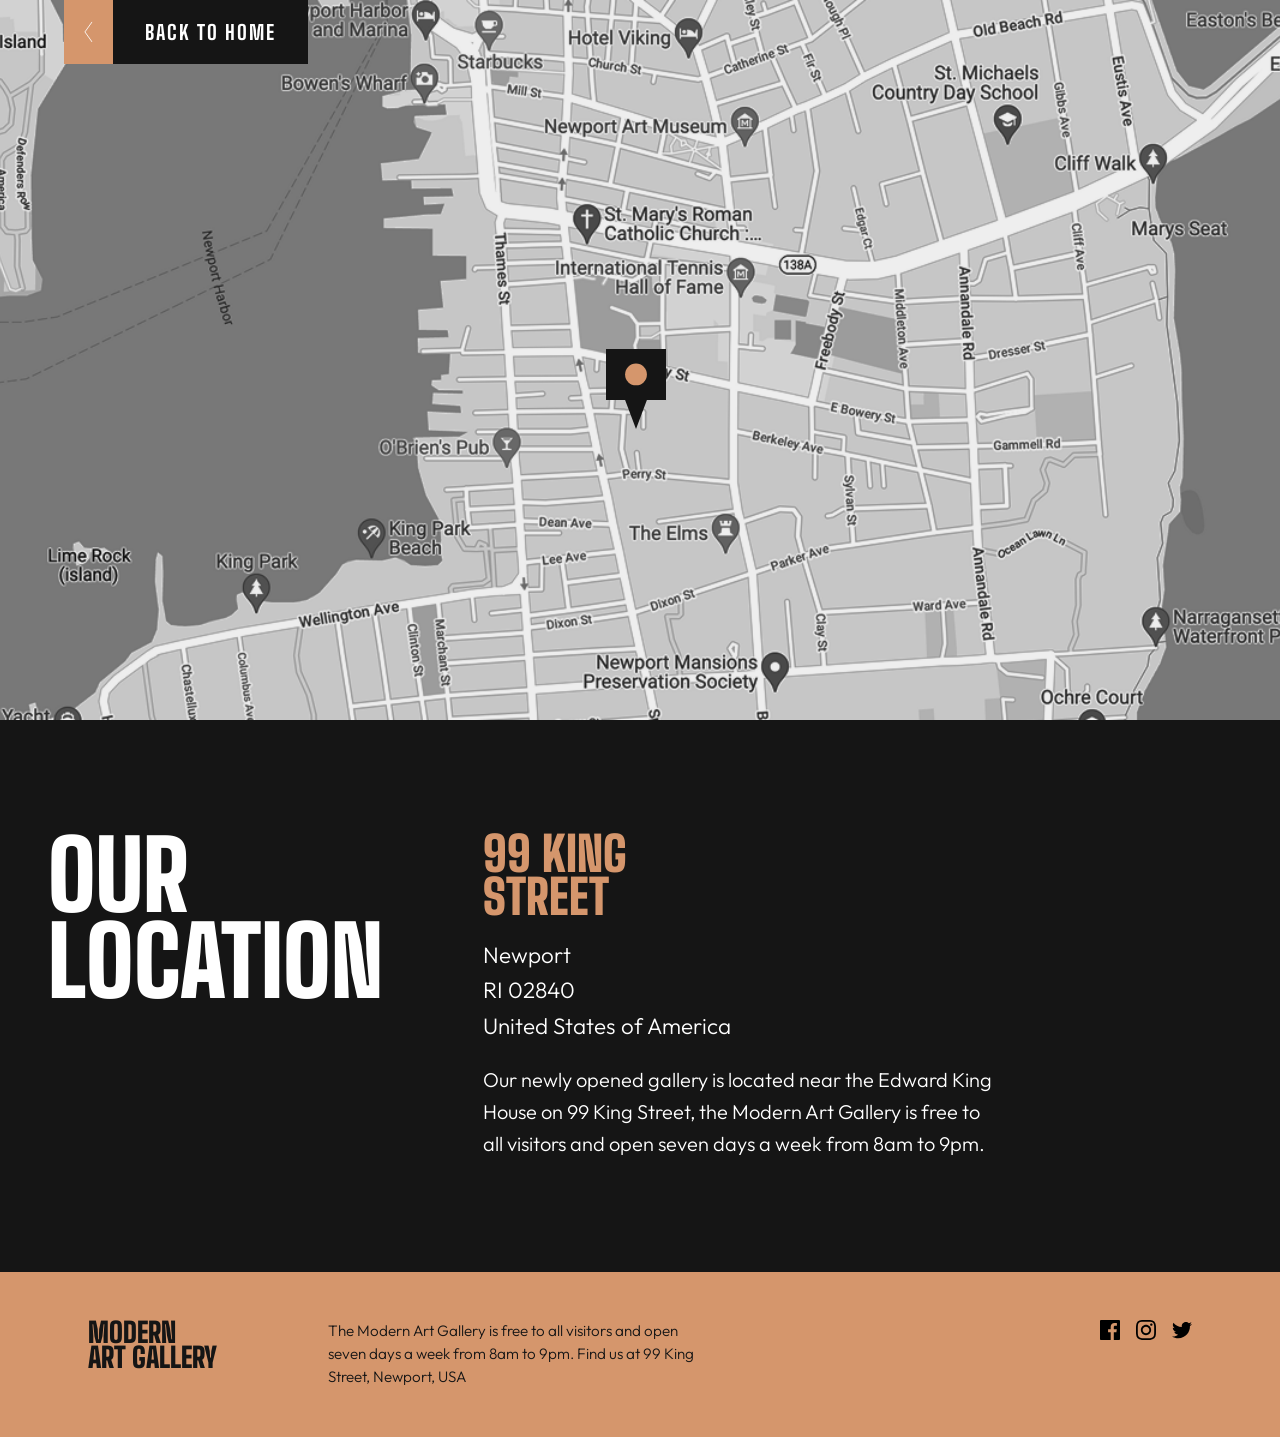
==== location.html @ 5534a799 "Subida inicial de archivos Subida de archivos para tercera entrega de CSS" ====
<!doctype html>
<html lang="">

<head>
  <meta charset="utf-8">
  <meta name="viewport" content="width=device-width, initial-scale=1">
  <title>Modern Art Gallery - Location </title>
  <link rel="stylesheet" href="css/style.css">
  <meta name="description" content="">

  <meta property="og:title" content="">
  <meta property="og:type" content="">
  <meta property="og:url" content="">
  <meta property="og:image" content="">
  <meta property="og:image:alt" content="">

  <link rel="icon" href="/favicon.ico" sizes="any">
  <link rel="icon" href="/icon.svg" type="image/svg+xml">
  <link rel="apple-touch-icon" href="icon.png">

  <link rel="manifest" href="site.webmanifest">
  <meta name="theme-color" content="#fafafa">


   <style>
    @import url('https://fonts.googleapis.com/css2?family=Big+Shoulders:opsz,wght@10..72,100..900&family=Outfit:wght@100..900&display=swap');
  </style>

</head>

<body>

  <main>

    <section class="back">
      <a href="index.html" class="btn btn--left">
        <span class="btn__arrow"><img src="img/arrow.svg" alt=""></span>
        <span class="btn__text">BACK TO HOME</span>
      </a>

    </section>

    <section class="map">
      <div class="map-container">
        <img src="img/Bitmap.png" alt="Mapa">
        <img src="img/ub.svg" alt="Marcador de ubicación" class="map-marker">
      </div>
    </section>

    <section class="info">
      <h1>OUR LOCATION</h1>
      <div class="info-right">
        <h2>99 KING STREET</h2>
        <p class="address">
          Newport<br>
          RI 02840<br>
          United States of America
        </p>
        <p class="description">
          Our newly opened gallery is located near the Edward King House on 99 King Street, the Modern Art Gallery is free to all visitors and open seven days a week from 8am to 9pm.
        </p>
      </div>
    </section>
  </main>

  <footer class="footer footer--light">
    <div class="footer__inner">

      <h3>MODERN<br>ART GALLERY</h3>

      <p>The Modern Art Gallery is free to all visitors and open seven days a week from 8am to 9pm. Find us at 99 King Street, Newport, USA</p>

      <div class="social-media">
        <a href="" aria-label="Facebook"><img src="img/fb.svg" alt=""></a>
        <a href="" aria-label="Instagram"><img src="img/insta.svg" alt=""></a>
        <a href="" aria-label="Twitter"><img src="img/twit.svg" alt=""></a>
      </div>

    </div>
  </footer>



</body>

</html>
---- css/style.css ----
/*! HTML5 Boilerplate v9.0.1 | MIT License | https://html5boilerplate.com/ */

/* main.css 3.0.0 | MIT License | https://github.com/h5bp/main.css#readme */
/*
 * What follows is the result of much research on cross-browser styling.
 * Credit left inline and big thanks to Nicolas Gallagher, Jonathan Neal,
 * Kroc Camen, and the H5BP dev community and team.
 */

/* ==========================================================================
   Base styles: opinionated defaults
   ========================================================================== */

html {
  color: #222;
  font-size: 1em;
  line-height: 1.4;
}

/*
 * Remove text-shadow in selection highlight:
 * https://twitter.com/miketaylr/status/12228805301
 *
 * Customize the background color to match your design.
 */

::-moz-selection {
  background: #b3d4fc;
  text-shadow: none;
}

::selection {
  background: #b3d4fc;
  text-shadow: none;
}

/*
 * A better looking default horizontal rule
 */

hr {
  display: block;
  height: 1px;
  border: 0;
  border-top: 1px solid #ccc;
  margin: 1em 0;
  padding: 0;
}

/*
 * Remove the gap between audio, canvas, iframes,
 * images, videos and the bottom of their containers:
 * https://github.com/h5bp/html5-boilerplate/issues/440
 */

audio,
canvas,
iframe,
img,
svg,
video {
  vertical-align: middle;
}

/*
 * Remove default fieldset styles.
 */

fieldset {
  border: 0;
  margin: 0;
  padding: 0;
}

/*
 * Allow only vertical resizing of textareas.
 */

textarea {
  resize: vertical;
}

/* ==========================================================================
   Author's custom styles
   ========================================================================== */

/* ==========================================================================
   Helper classes
   ========================================================================== */

/*
 * Hide visually and from screen readers
 */

.hidden,
[hidden] {
  display: none !important;
}

/*
 * Hide only visually, but have it available for screen readers:
 * https://snook.ca/archives/html_and_css/hiding-content-for-accessibility
 *
 * 1. For long content, line feeds are not interpreted as spaces and small width
 *    causes content to wrap 1 word per line:
 *    https://medium.com/@jessebeach/beware-smushed-off-screen-accessible-text-5952a4c2cbfe
 */

.visually-hidden {
  border: 0;
  clip: rect(0, 0, 0, 0);
  height: 1px;
  margin: -1px;
  overflow: hidden;
  padding: 0;
  position: absolute;
  white-space: nowrap;
  width: 1px;
  /* 1 */
}

/*
 * Extends the .visually-hidden class to allow the element
 * to be focusable when navigated to via the keyboard:
 * https://www.drupal.org/node/897638
 */

.visually-hidden.focusable:active,
.visually-hidden.focusable:focus {
  clip: auto;
  height: auto;
  margin: 0;
  overflow: visible;
  position: static;
  white-space: inherit;
  width: auto;
}

/*
 * Hide visually and from screen readers, but maintain layout
 */

.invisible {
  visibility: hidden;
}

/*
 * Clearfix: contain floats
 *
 * The use of `table` rather than `block` is only necessary if using
 * `::before` to contain the top-margins of child elements.
 */

.clearfix::before,
.clearfix::after {
  content: "";
  display: table;
}

.clearfix::after {
  clear: both;
}

/* ==========================================================================
   EXAMPLE Media Queries for Responsive Design.
   These examples override the primary ('mobile first') styles.
   Modify as content requires.
   ========================================================================== */

@media only screen and (min-width: 35em) {
  /* Style adjustments for viewports that meet the condition */
}

@media print,
  (-webkit-min-device-pixel-ratio: 1.25),
  (min-resolution: 1.25dppx),
  (min-resolution: 120dpi) {
  /* Style adjustments for high resolution devices */
}

/* ==========================================================================
   Print styles.
   Inlined to avoid the additional HTTP request:
   https://www.phpied.com/delay-loading-your-print-css/
   ========================================================================== */

@media print {
  *,
  *::before,
  *::after {
    background: #fff !important;
    color: #000 !important;
    /* Black prints faster */
    box-shadow: none !important;
    text-shadow: none !important;
  }

  a,
  a:visited {
    text-decoration: underline;
  }

  a[href]::after {
    content: " (" attr(href) ")";
  }

  abbr[title]::after {
    content: " (" attr(title) ")";
  }

  /*
   * Don't show links that are fragment identifiers,
   * or use the `javascript:` pseudo protocol
   */
  a[href^="#"]::after,
  a[href^="javascript:"]::after {
    content: "";
  }

  pre {
    white-space: pre-wrap !important;
  }

  pre,
  blockquote {
    border: 1px solid #999;
    page-break-inside: avoid;
  }

  tr,
  img {
    page-break-inside: avoid;
  }

  p,
  h2,
  h3 {
    orphans: 3;
    widows: 3;
  }

  h2,
  h3 {
    page-break-after: avoid;
  }
}

/*
---------------------------------------------------------------------------------------------------------------------------------------

     ------------------------ AQUÍ EMPIEZA EL PROYECTO ------------------------ 

---------------------------------------------------------------------------------------------------------------------------------------
*/
/* ------------------------ RESET ------------------------ */
* {
  margin: 0;
  padding: 0;
  box-sizing: border-box;
}

img {
  max-width: 100%;
  display: block;
}

body {
  font-family: 'Outfit', sans-serif;
  line-height: 1.5;
  color: #151515;
}

@font-face {
  font-family: 'Big Shoulders Display';
  src: url('../fonts/BigShouldersDisplay-Black.ttf') format('truetype');
  font-weight: 900;
  font-style: normal;
}

/* ------------------------ VARIABLES ------------------------ */

:root {
  --black: #151515;
  --white: #ffffff;
  --gold: #d5966c;
  --gray: #444444;

  --padding-mobile: 1rem;
  --padding-tablet: 1.5rem;
  --padding-desktop: 3rem;
}

/* ------------------------ GENERAL ------------------------ */

main > section:not(.hero) {
  padding-inline: var(--padding-mobile);
}

h1, h2, h3 {
  font-family: 'Big Shoulders Display', sans-serif;
  font-weight: 900;
  line-height: 0.9;
}

p {
  font-family: "Outfit";
  font-weight: 300;
  font-size: 1.1rem;
}

/* ------------------------ BUTTON ------------------------ */

.btn {
  display: inline-flex;
  align-items: center;
  text-decoration: none;
  font-weight: 700;
  letter-spacing: 2px;
  font-size: 0.875rem;
}

.btn__text {
  font-family: "Big Shoulders";
  font-size: 1.25rem;
  padding: 1.25rem 2rem;
  background-color: var(--black);
  color: var(--white);
}

.btn__arrow {
  padding: 1.25rem;
  background-color: var(--gold);
}

.btn__text,
.btn__arrow {
  height: 4rem;
  display: flex;
  align-items: center;
}

.btn__arrow img {
  width: 8.5px;
}

.btn--left .btn__arrow img {
  transform: rotate(180deg);
}

.btn:hover .btn__text {
  background-color: var(--gold);
  color: var(--black);
}

.btn:hover .btn__arrow {
  background-color: var(--black);
}

/* ------------------------ HERO ------------------------ */

.landing img {
  width: 100%;
  height: 220px;
  object-fit: cover;
  object-position: center;
}

.hero > *:not(.landing){
  padding-inline: var(--padding-mobile);
  margin-right: 1rem;
}

.hero figure {
  margin-bottom: 2rem;
}

.hero h1 {
  font-size: 3.5rem;
  margin-bottom: 1rem;
}

.hero p {
  margin-bottom: 2rem;
  color: var(--gray);
  font-size: 1.2rem;
}

/* ------------------------ GALLERY (MOBILE) ------------------------ */

.gallery {
  display: grid;
  gap: 1.5rem;
  padding-block: 3rem;
  padding-inline: 1.5rem;
  padding-right: 1.5rem;
  max-width: 1200px;
  margin-inline: auto;
}

.fila1,
.fila2 {
  display: grid;
  gap: 1.5rem;
}

.col-der {
  display: grid;
  gap: 1.5rem;
}

.gallery picture,
.gallery img {
  width: 100%;
  height: 100%;
  object-fit: cover;
}

.cta1 h2,
.cta2 h2 {
  font-size: 3rem;
  max-width: 17rem;
}

.cta2 {
  background-color: var(--black);
  color: var(--white);
  padding: 3rem 1.5rem 1rem;
  display: flex;
  flex-direction: column;
  justify-content: center;
}

.cta2 p {
  color: var(--white);
  line-height: 1.5;
  max-width: 32ch;
  margin-top: 1rem;
  margin-bottom: 2rem;
}

@media (max-width: 767px) {
  .fila1 picture:first-child {
    order: 1;
  }

  .cta1 {
    order: 2;
  }

  .fila1 picture:last-child {
    order: 3;
  }

  .fila2 picture:first-child {
    order: 4;
  }

  .cta2 {
    order: 5;
  }
}

/* ------------------------ FOOTER ------------------------ */

.footer {
  width: 100%;
  padding-block: 3rem;
}

.footer--dark {
  background-color: var(--black);
  color: var(--white);
}

.footer--light {
  background-color: var(--gold);
  color: var(--black);
}

.footer__inner {
  max-width: 1200px;
  margin-inline: auto;
  padding-inline: var(--padding-mobile);
  display: grid;
  grid-template-columns: 1fr;
  gap: 2rem;
}

.footer .social-media {
  display: flex;
  flex-direction: row;
  gap: 1rem;
  align-items: center;
  flex-wrap: nowrap;
}

/* ------------------------ LOCATION ------------------------ */

.back {
  padding-block: 2rem;
}

.map-container {
  position: relative;
}

.map-container img {
  width: 100%;
}

.map-marker {
  position: absolute;
  left: 50%;
  top: 50%;
  transform: translate(-50%, -50%);
}

.location-info {
  padding-block: 3rem;
}

/* ------------------------ TABLET ------------------------ */

@media (min-width: 768px) {

  .hero {
    max-width: 750px;
    gap: 0.5rem;
    position: relative;
    min-height: 650px;
    display: flex;
    flex-direction: column;
    align-items: flex-end;
    justify-content: center;
    background-image: url('../img/landing.png');
    background-size: contain;
    background-position: left center;
    background-repeat: no-repeat;
  }

  .landing {
    display: none;
  }

  .hero > *:not(.landing) {
    position: relative;
    z-index: 2;
    max-width: 320px;
    margin-left: auto;
  }

  .hero h1 {
    margin-bottom: 1rem;
    align-items: flex-starts;
  }

  .hero p {
    margin-bottom: 1.5rem;
  }

  .gallery {
    margin-left: 3rem;
    margin-right: 3rem;
  }

  .fila1 {
    grid-template-columns: 40% 60%;
    gap: 0.5rem;
  }

  .fila2 {
    grid-template-columns: 55% 45%;
    gap: 0.5rem;
    align-items: stretch;
  }

  .col-der {
    grid-template-rows: auto auto;
    gap: 0.5rem;
  }

  h2 {
    margin-top: 35px;
    font-size: 3.2rem;
    max-width: 220px;
  }

  .gallery p {
    margin-top: 25px;
    max-width: 250px;
    font-size: 1.2rem;
  }

  .cta2 p {
    margin-bottom: 55px;
    max-width: 220px;
  }

  .footer__inner {
    max-width: 650px;
    margin-inline: auto;
    padding: 0;
    grid-template-columns: 1fr 3fr 1fr;
    align-items: start;
  }

  .footer__inner > * {
    justify-self: start;
  }

  .footer__inner h3 {
    font-size: 1.5rem;
    max-width: 16rem;
  }

  .footer__inner p {
    font-size: 1rem;
    max-width: 17rem;
  }

  .footer .social-media {
    justify-self: end;
  }
}

/* ------------------------ DESKTOP ------------------------ */

@media (min-width: 1200px) {

  main > section:not(.hero) {
    padding-inline: var(--padding-desktop);
  }

  .gallery {
    max-width: 1200px;
    margin-inline: auto;
  }

  .landing {
    display: none;
  }

  .hero {
    width: 100%;
    max-width: none;
    margin: 0;
    padding-inline: 0;
    padding-block: 0;
    position: relative;
    min-height: 1200px;
    display: grid;
    grid-template-columns: 1.4fr 1fr;
    align-items: start;
    background-image: url('../img/landing.png');
    background-size: contain;
    background-position: center;
    background-repeat: no-repeat;
  }


  .hero::before {
    content: "";
    position: absolute;
    left: 0;
    top: 0;
    width: 33%;
    height: 100%;
    background: var(--black);
    z-index: 1;
  }

  .hero::after {
    content: "";
    position: absolute;
    right: 0;
    top: 0;
    width: 33%;
    height: 100%;
    background: var(--white);
    z-index: 1;
  }

  .hero h1 {
    grid-column: 1;
    z-index: 2;
    color: var(--white);
    font-size: 7rem;
    max-width: 780px;
    min-width: 700px;
    position: relative;
    left: -6.5rem;
    top: 18rem;
    margin: 0;
    padding-inline: 0;
  }

  .hero-content-right {
    grid-column: 2;
    z-index: 2;
    display: flex;
    flex-direction: column;
    gap: 1.5rem;
    position: relative;
    left: -25rem;
    top: 17rem;
  }

  .hero-content-right p {
    font-size: 2rem;
    font-weight: 300;
    min-width: 500px;
  }

  .hero-content-right .btn {
    align-self: flex-start;
  }

  .hero-content-right .btn__text {
    font-size: 2rem;
    font-weight: 500;
  }

  .fila1 {
    grid-template-columns: 40% 60%;
  }

  .fila2 {
    grid-template-columns: 60% 40%;
    align-items: stretch;
  }

  .col-der {
    grid-template-rows: auto auto;
  }

  .cta1 h2,
  .cta2 h2 {
    font-size: 3.5rem;
    max-width: 300px;
  }

  .cta1 p,
  .cta2 p {
    font-size: 1.2rem;
    max-width: 42ch;
    font-weight: 300;
  }

  .cta2 {
    padding: 5rem 3rem;
    gap: 1rem;
  }

  .footer__inner {
    max-width: 1200px;
    margin-inline: auto;
    padding-inline: var(--padding-desktop);
    display: grid;
    grid-template-columns: 1fr 3fr 1fr;
    align-items: start;
  }

  .footer__inner > * {
    justify-self: start;
  }

  .footer__inner h3 {
    font-size: 1.75rem;
  }

  .footer__inner p {
    font-weight: 300;
    font-size: 0.95rem;
    max-width: 23rem;
  }

  .footer .social-media {
    justify-self: end;
  }
}

/* ------------------------------------ LOCATION PAGE ---------------------------------- */

main > section.back,
main > section.map {
  padding: 0 !important;
  margin: 0 !important;
}

.back {
  position: absolute;
  top: 0;
  left: 0;
  z-index: 10;
  padding: 0 !important;
  margin: 0 !important;
}

main {
  position: relative;
}

/* ------------------------ MAPA ------------------------ */

.map,
.map-container {
  width: 100%;
  margin: 0;
  padding: 0;
}

.map-container img:first-child {
  width: 100%;
  height: 80vh;
  object-fit: cover;
  display: block;
}

.map-marker {
  position: absolute;
  width: 40px;
  height: 40px;
  top: 54%;
  left: 49.7%;
  transform: translate(-50%, -50%);
  object-fit: contain;
  pointer-events: none;
}

/* ------------------------ INFO SECTION ------------------------ */

.info {
  background-color: var(--black);
  color: var(--white);
  padding: 3rem 1.5rem;
}

.info h1 {
  font-size: 3rem;
  line-height: 0.9;
  margin-bottom: 2rem;
}

.info-right h2 {
  font-size: 2rem;
  color: var(--gold);
  margin-bottom: 1.5rem;
}

.info-right .address {
  font-size: 1.2rem;
  line-height: 1.6;
  margin-bottom: 2rem;
}

.info-right .description {
  font-size: 1.1rem;
  line-height: 1.6;
  max-width: 40ch;
}

/* ------------------------ FOOTER ------------------------ */

.footer--light .social-media img {
  filter: brightness(0);
}

.footer--dark .social-media img {
  filter: brightness(100);
}

/* ------------------------ TABLET ------------------------ */

@media (min-width: 768px) {

  .back {
    left: 3rem;
  }

  .map-marker {
    width: 60px;
    height: 60px;
  }

  .info {
    display: grid;
    grid-template-columns: 30% 70%;
    gap: 2rem 4rem;
  }

  .info h1 {
    grid-column: 1;
    grid-row: 1;
    font-size: 4rem;
    max-width: 10ch;
    margin: 0;
  }

  .info-right {
    grid-column: 2;
    grid-row: 1 / span 3;
    display: flex;
    flex-direction: column;
    gap: 1rem;
  }

  .info-right h2 {
    font-size: 2.4rem;
    max-width: 15rem;
    margin: 0;
  }

  .info-right .address {
    font-size: 1.3rem;
    margin: 0;
  }

  .info-right .description {
    font-size: 1.2rem;
    max-width: 34ch;
    margin: 0;
  }
}

/* ------------------------ DESKTOP ------------------------ */

@media (min-width: 1200px) {

  .back {
    left: 4rem;
  }

  .map-marker {
    width: 80px;
    height: 80px;
  }

  .info {
    display: grid;
    grid-template-columns: 30% 70%;
    gap: 2rem 5rem;
    padding: 7rem var(--padding-desktop);
  }

  .info h1 {
    grid-column: 1;
    grid-row: 1;
    font-size: 6rem;
    max-width: 9ch;
    margin: 0;
  }

  .info-right {
    grid-column: 2;
    grid-row: 1 / span 3;
    display: flex;
    flex-direction: column;
    gap: 1.2rem;
  }

  .info-right h2 {
    font-size: 3rem;
    margin: 0;
  }

  .info-right .address {
    font-size: 1.4rem;
    margin: 0;
  }

  .info-right .description {
    font-size: 1.25rem;
    max-width: 40ch;
    margin: 0;
  }
}
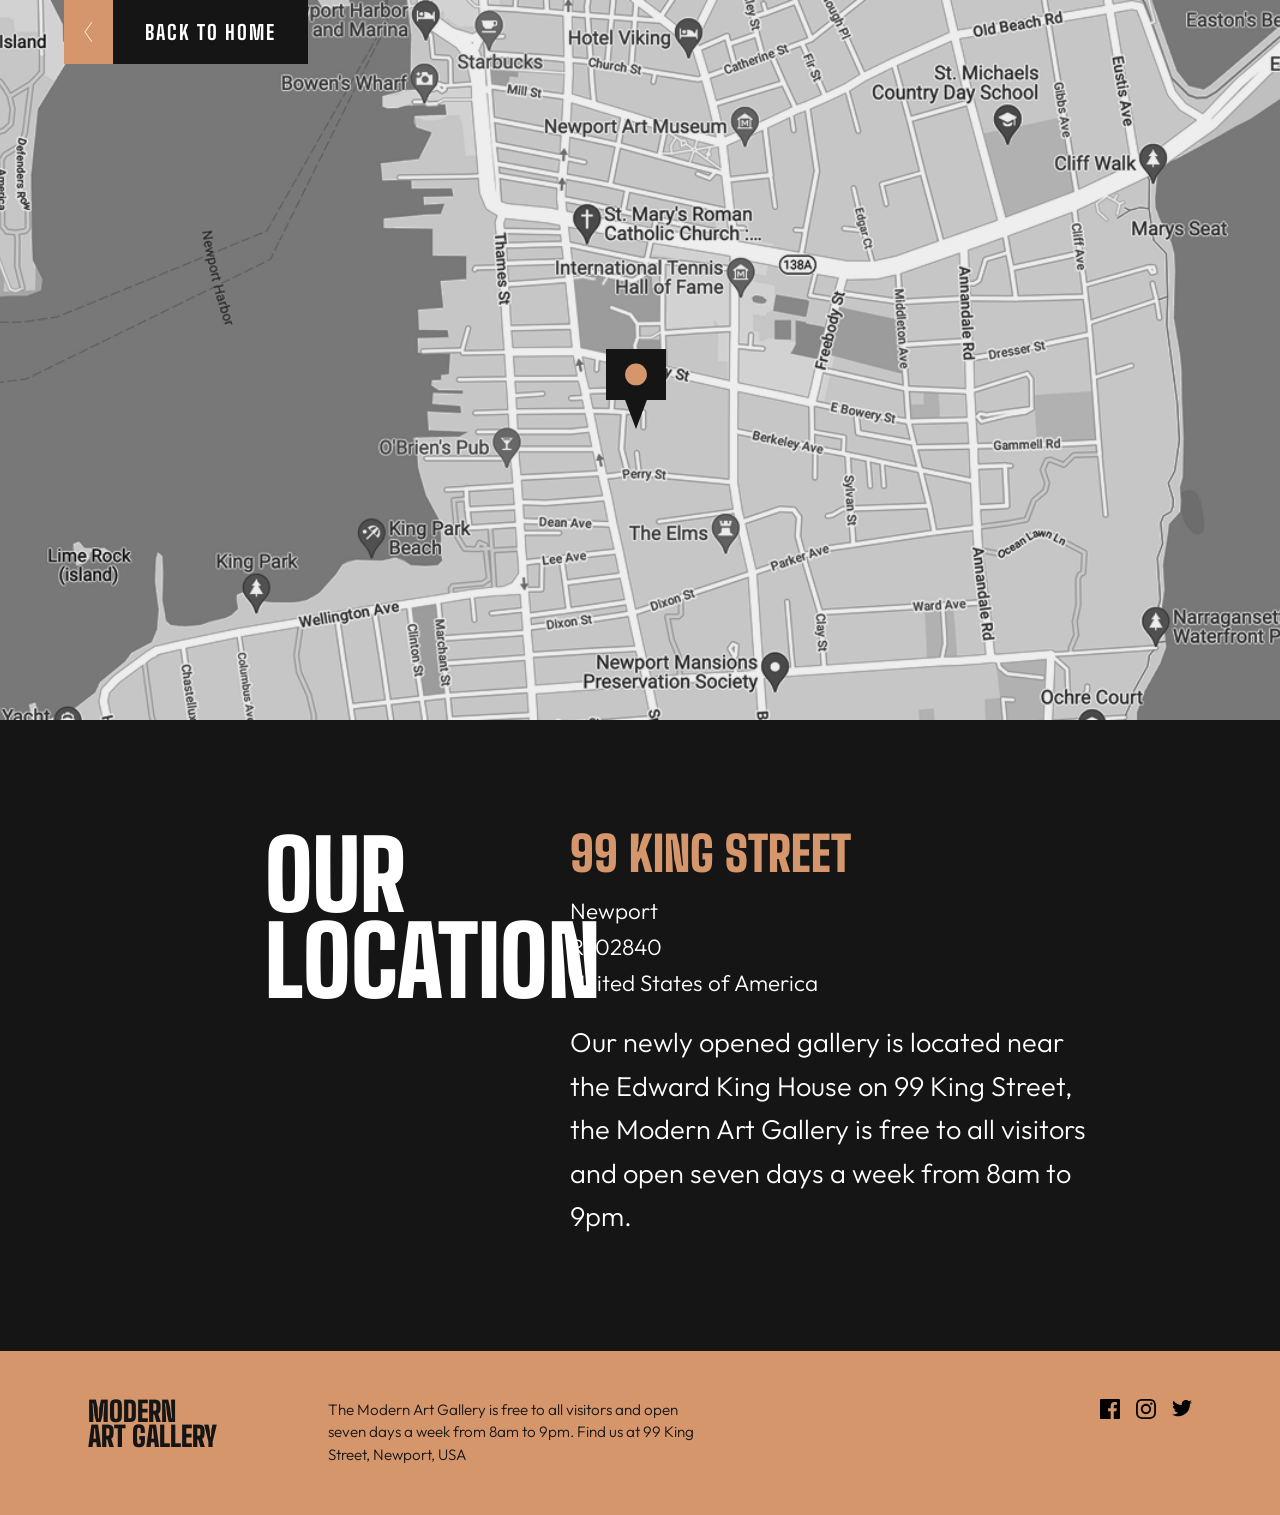
==== commit 3497754a: "Ajuste realizado en Tablet Centrar el contenido de la sección info" ====
--- a/location.html
+++ b/location.html
@@ -48,19 +48,22 @@
     </section>
 
     <section class="info">
-      <h1>OUR LOCATION</h1>
-      <div class="info-right">
-        <h2>99 KING STREET</h2>
-        <p class="address">
-          Newport<br>
-          RI 02840<br>
-          United States of America
-        </p>
-        <p class="description">
-          Our newly opened gallery is located near the Edward King House on 99 King Street, the Modern Art Gallery is free to all visitors and open seven days a week from 8am to 9pm.
-        </p>
+      <div class="info-inner">
+        <h1>OUR LOCATION</h1>
+        <div class="info-right">
+          <h2>99 KING STREET</h2>
+          <p class="address">
+            Newport<br>
+            RI 02840<br>
+            United States of America
+          </p>
+          <p class="description">
+            Our newly opened gallery is located near the Edward King House on 99 King Street, the Modern Art Gallery is free to all visitors and open seven days a week from 8am to 9pm.
+          </p>
+        </div>
       </div>
     </section>
+
   </main>
 
   <footer class="footer footer--light">
@@ -79,8 +82,6 @@
     </div>
   </footer>
 
-
-
 </body>
 
 </html>
--- a/css/style.css
+++ b/css/style.css
@@ -292,9 +292,7 @@
 
 /* ------------------------ GENERAL ------------------------ */
 
-main > section:not(.hero) {
-  padding-inline: var(--padding-mobile);
-}
+
 
 h1, h2, h3 {
   font-family: 'Big Shoulders Display', sans-serif;
@@ -835,6 +833,11 @@
   padding: 3rem 1.5rem;
 }
 
+.info-inner {
+  max-width: 1110px;
+  margin-inline: auto;
+}
+
 .info h1 {
   font-size: 3rem;
   line-height: 0.9;
@@ -859,6 +862,7 @@
   max-width: 40ch;
 }
 
+
 /* ------------------------ FOOTER ------------------------ */
 
 .footer--light .social-media img {
@@ -883,6 +887,12 @@
   }
 
   .info {
+    padding: 5rem var(--padding-tablet);
+  }
+
+  .info-inner {
+    max-width: 750px;
+    margin-inline: auto;
     display: grid;
     grid-template-columns: 30% 70%;
     gap: 2rem 4rem;
@@ -920,7 +930,9 @@
     max-width: 34ch;
     margin: 0;
   }
-}
+
+}
+
 
 /* ------------------------ DESKTOP ------------------------ */
 
@@ -936,10 +948,13 @@
   }
 
   .info {
+    padding: 7rem var(--padding-desktop);
+  }
+
+  .info-inner {
     display: grid;
     grid-template-columns: 30% 70%;
     gap: 2rem 5rem;
-    padding: 7rem var(--padding-desktop);
   }
 
   .info h1 {
@@ -961,6 +976,7 @@
   .info-right h2 {
     font-size: 3rem;
     margin: 0;
+    max-width: 36ch;
   }
 
   .info-right .address {
@@ -969,8 +985,9 @@
   }
 
   .info-right .description {
-    font-size: 1.25rem;
-    max-width: 40ch;
+    font-size: 1.7rem;
+    max-width: 36ch;
     margin: 0;
   }
+
 }
